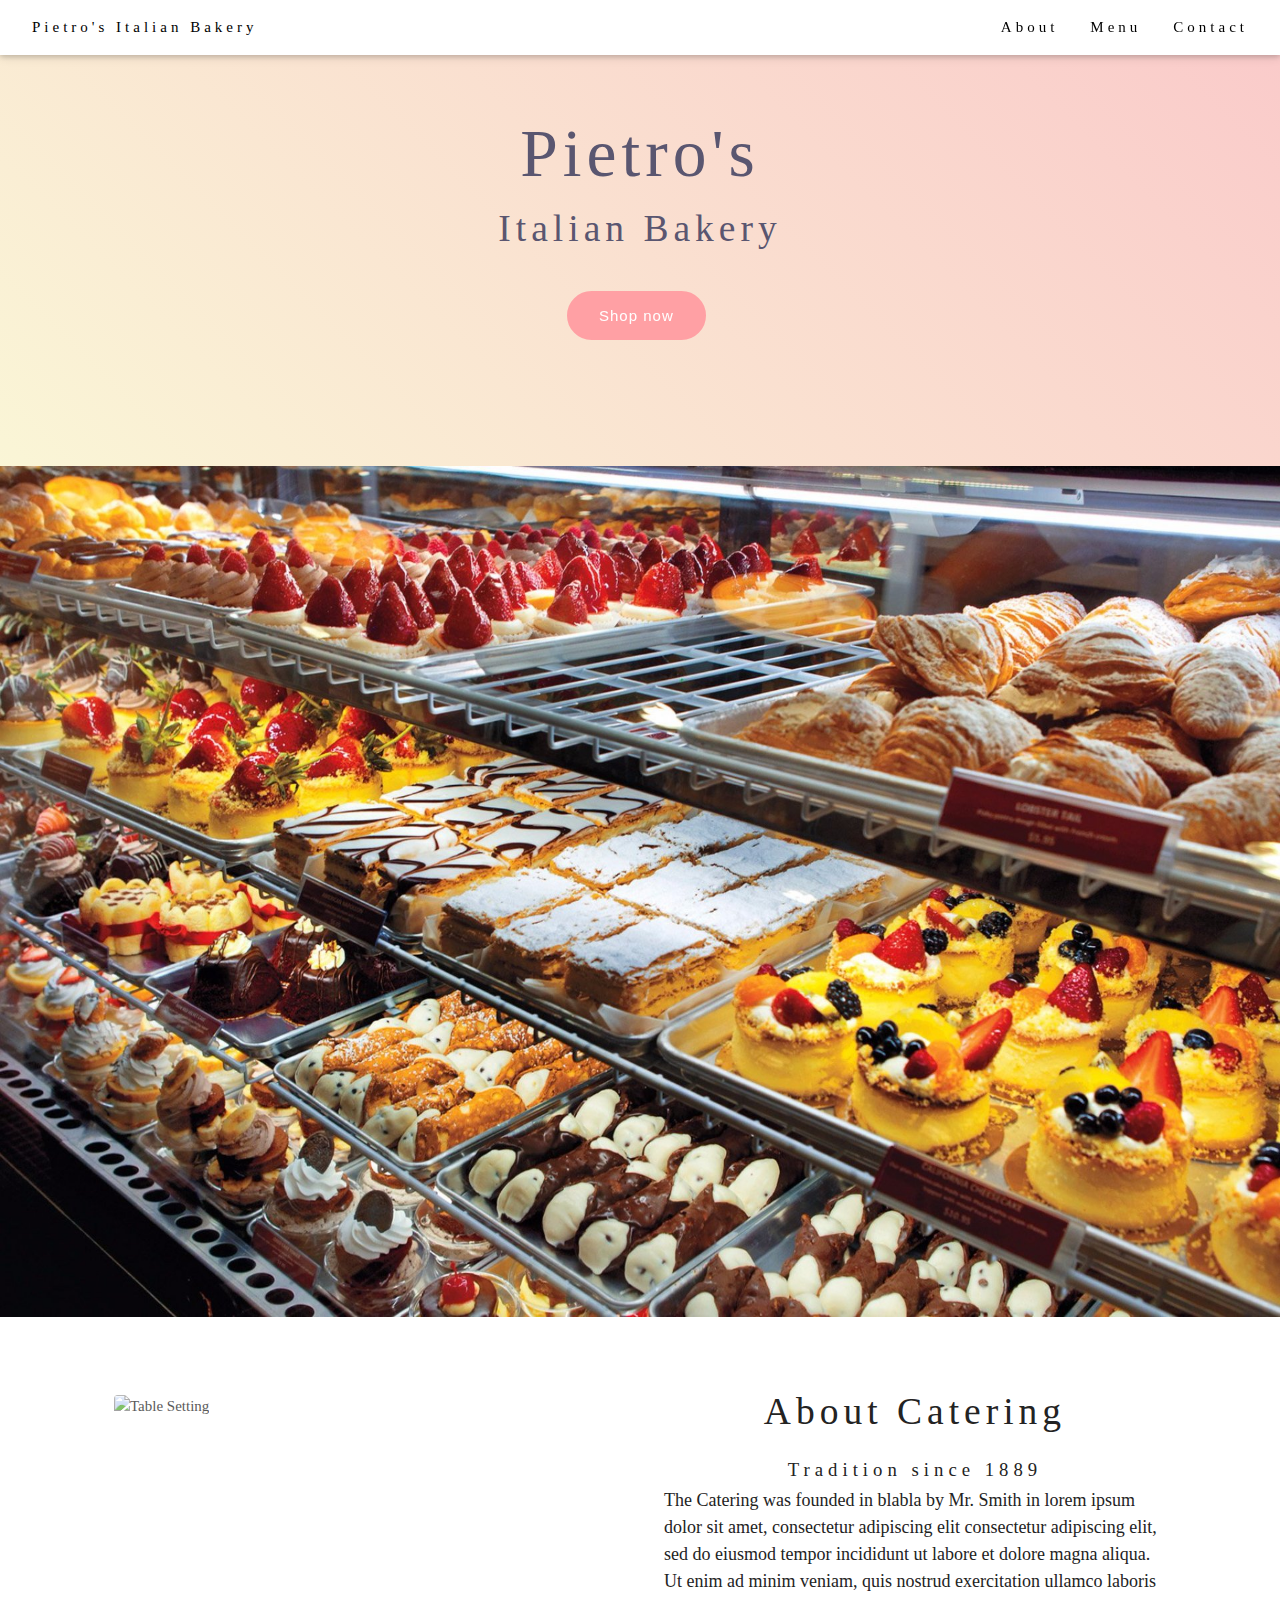
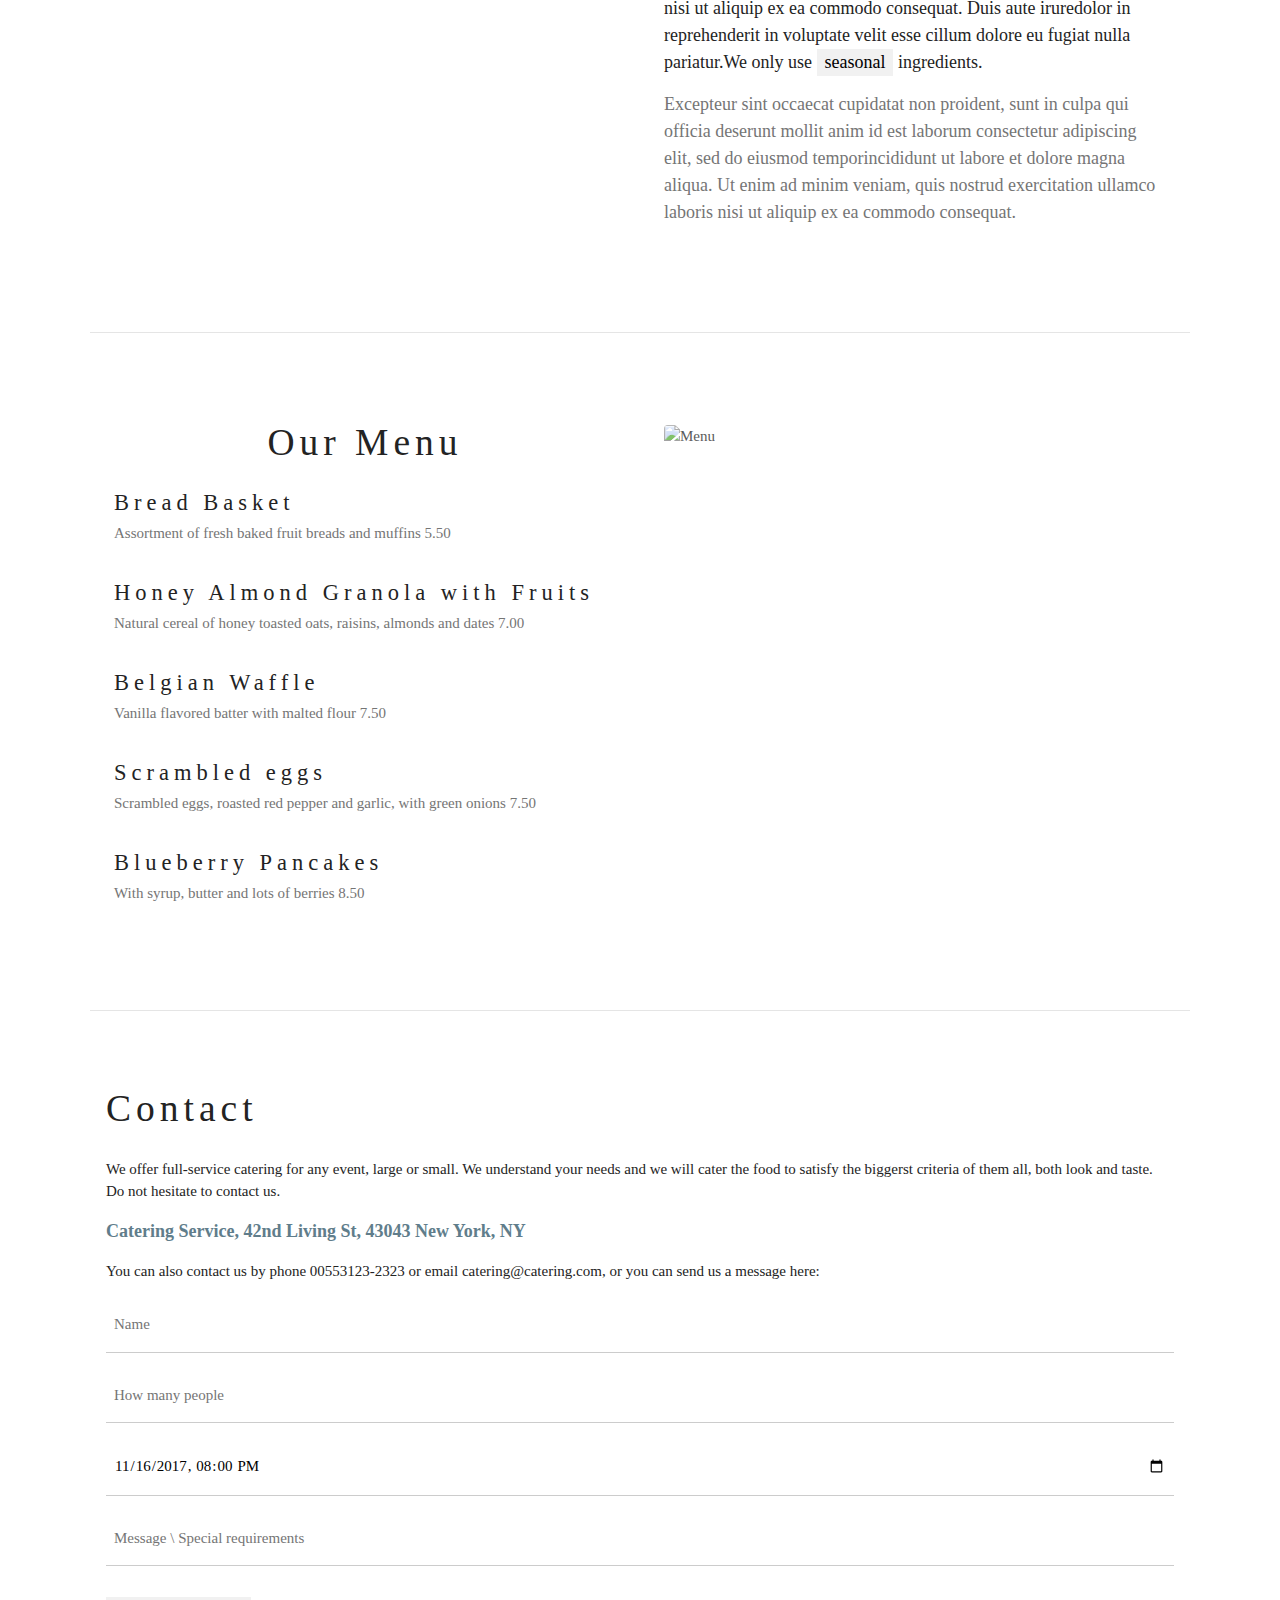
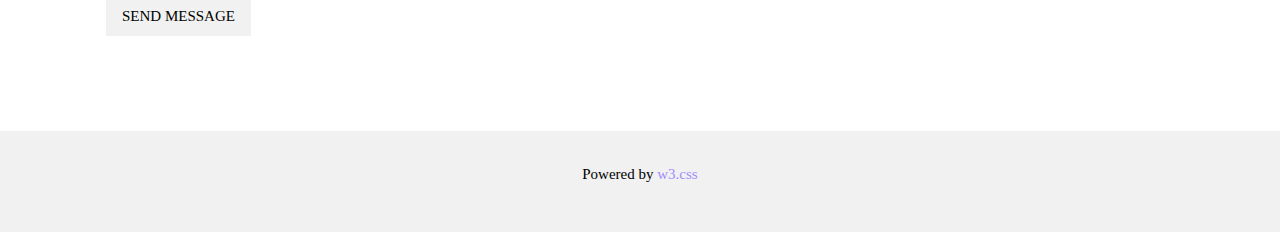
==== index.html @ 992c677a "index" ====
<!DOCTYPE html>
<html>
<title>Pietro's</title>
<meta charset="UTF-8">
<meta name="viewport" content="width=device-width, initial-scale=1">
<link rel="stylesheet" href="style2.css">
<link rel="stylesheet" href="styles.css">
<style>
body {font-family: "Times New Roman", Georgia, Serif;}
h1, h2, h3, h4, h5, h6 {
  font-family: "Playfair Display";
  letter-spacing: 5px;
}
</style>
<body>
  


  <section class="header3 cid-rbb39CwPuR" id="header3-6" data-sortbtn="btn-primary">

    

    <div class="mbr-overlay" style="opacity: 0.7;">
    </div>

    <div class="container align-left">
        <div class="row justify-content-center">
            <div class="media-container-column mbr-white col-md-10">
                <h3 class="mbr-section-subtitle align-center mbr-light pb-3 mbr-fonts-style display-1">
                  <span style="color:rgb(90, 86, 112)">Pietro's</span></h3>
                  <h1 class="align-center mbr-light pb-3">
                    <span style="color:rgb(90, 86, 112)">Italian Bakery</span></h1>
                    
                
                
                <div class="mbr-section-btn align-center pt-3"><a class="btn btn-md btn-info display-4" href="menu.html">Shop now</a></div>
            </div>
        </div>
    </div>
    
</section>




<!-- Navbar (sit on top) -->
<div class="w3-top">
  <div class="w3-bar w3-white w3-padding w3-card" style="letter-spacing:4px;">
    <a href="#home" class="w3-bar-item w3-button">Pietro's Italian Bakery</a>
    <!-- Right-sided navbar links. Hide them on small screens -->
    <div class="w3-right w3-hide-small">
      <a href="about.html" class="w3-bar-item w3-button">About</a>
      <a href="menu.html" class="w3-bar-item w3-button">Menu</a>
      <a href="#contact" class="w3-bar-item w3-button">Contact</a>
    </div>
  </div>
</div>

<!-- Header -->
<!-- <header class="w3-display-container w3-content w3-wide" style="max-width:1600px;min-width:500px" id="home" > -->
  <img class="w3-image" src="images/displaycase.jpg" alt="Bakery Display" width= 100%>
  <div class="w3-display-bottomleft w3-padding-large w3-opacity">


  </div>
</header>

<!-- Page content -->
<div class="w3-content" style="max-width:1100px">

  <!-- About Section -->
  <div class="w3-row w3-padding-64" id="about">
    <div class="w3-col m6 w3-padding-large w3-hide-small">
     <img src="/w3images/tablesetting2.jpg" class="w3-round w3-image w3-opacity-min" alt="Table Setting" width="600" height="750">
    </div>

    <div class="w3-col m6 w3-padding-large">
      <h1 class="w3-center">About Catering</h1><br>
      <h5 class="w3-center">Tradition since 1889</h5>
      <p class="w3-large">The Catering was founded in blabla by Mr. Smith in lorem ipsum dolor sit amet, consectetur adipiscing elit consectetur adipiscing elit, sed do eiusmod tempor incididunt ut labore et dolore magna aliqua. Ut enim ad minim veniam, quis nostrud exercitation ullamco laboris nisi ut aliquip ex ea commodo consequat. Duis aute iruredolor in reprehenderit in voluptate velit esse cillum dolore eu fugiat nulla pariatur.We only use <span class="w3-tag w3-light-grey">seasonal</span> ingredients.</p>
      <p class="w3-large w3-text-grey w3-hide-medium">Excepteur sint occaecat cupidatat non proident, sunt in culpa qui officia deserunt mollit anim id est laborum consectetur adipiscing elit, sed do eiusmod temporincididunt ut labore et dolore magna aliqua. Ut enim ad minim veniam, quis nostrud exercitation ullamco laboris nisi ut aliquip ex ea commodo consequat.</p>
    </div>
  </div>
  
  <hr>
  
  <!-- Menu Section -->
  <div class="w3-row w3-padding-64" id="menu">
    <div class="w3-col l6 w3-padding-large">
      <h1 class="w3-center">Our Menu</h1><br>
      <h4>Bread Basket</h4>
      <p class="w3-text-grey">Assortment of fresh baked fruit breads and muffins 5.50</p><br>
    
      <h4>Honey Almond Granola with Fruits</h4>
      <p class="w3-text-grey">Natural cereal of honey toasted oats, raisins, almonds and dates 7.00</p><br>
    
      <h4>Belgian Waffle</h4>
      <p class="w3-text-grey">Vanilla flavored batter with malted flour 7.50</p><br>
    
      <h4>Scrambled eggs</h4>
      <p class="w3-text-grey">Scrambled eggs, roasted red pepper and garlic, with green onions 7.50</p><br>
    
      <h4>Blueberry Pancakes</h4>
      <p class="w3-text-grey">With syrup, butter and lots of berries 8.50</p>    
    </div>
    
    <div class="w3-col l6 w3-padding-large">
      <img src="/w3images/tablesetting.jpg" class="w3-round w3-image w3-opacity-min" alt="Menu" style="width:100%">
    </div>
  </div>

  <hr>

  <!-- Contact Section -->
  <div class="w3-container w3-padding-64" id="contact">
    <h1>Contact</h1><br>
    <p>We offer full-service catering for any event, large or small. We understand your needs and we will cater the food to satisfy the biggerst criteria of them all, both look and taste. Do not hesitate to contact us.</p>
    <p class="w3-text-blue-grey w3-large"><b>Catering Service, 42nd Living St, 43043 New York, NY</b></p>
    <p>You can also contact us by phone 00553123-2323 or email catering@catering.com, or you can send us a message here:</p>
    <form action="/action_page.php" target="_blank">
      <p><input class="w3-input w3-padding-16" type="text" placeholder="Name" required name="Name"></p>
      <p><input class="w3-input w3-padding-16" type="number" placeholder="How many people" required name="People"></p>
      <p><input class="w3-input w3-padding-16" type="datetime-local" placeholder="Date and time" required name="date" value="2017-11-16T20:00"></p>
      <p><input class="w3-input w3-padding-16" type="text" placeholder="Message \ Special requirements" required name="Message"></p>
      <p><button class="w3-button w3-light-grey w3-section" type="submit">SEND MESSAGE</button></p>
    </form>
  </div>
  
<!-- End page content -->
</div>

<!-- Footer -->
<footer class="w3-center w3-light-grey w3-padding-32">
  <p>Powered by <a href="https://www.w3schools.com/w3css/default.asp" title="W3.CSS" target="_blank" class="w3-hover-text-green">w3.css</a></p>
</footer>

</body>
</html>
---- style2.css ----
/* W3.CSS 4.13 June 2019 by Jan Egil and Borge Refsnes */
html {
    box-sizing:border-box
}

*, * :before, * :after {
    box-sizing: inherit
}
/* Extract from normalize.css by Nicolas Gallagher and Jonathan Neal git.io/normalize */

html {
    -ms-text-size-adjust: 100%;
    -webkit-text-size-adjust:100%
}

body {
    margin: 0
}

article, aside, details, figcaption, figure, footer, header, main, menu, nav, section {
    display:block
}

summary {
    display: list-item
}

audio, canvas, progress, video {
    display:inline-block
}

progress {
    vertical-align: baseline
}

audio:not([controls]) {
    display: none;
    height:0
}

[hidden], template {
    display: none
}

a {
    background-color:transparent
}

a:active, a:hover {
    outline-width: 0
}

abbr[title] {
    border-bottom: none;
    text-decoration: underline;
    text-decoration: underline dotted
}

b, strong {
    font-weight:bolder
}

dfn {
    font-style:italic
}

mark {
    background: #ff0;
    color: #000
}

small {
    font-size:80%
}

sub, sup {
    font-size: 75%;
    line-height: 0;
    position: relative;
    vertical-align: baseline
}

sub {
    bottom:-0.25em
}

sup {
    top:-0.5em
}

figure {
    margin:1em 40px
}

img {
    border-style: none
}

code, kbd, pre, samp {
    font-family: monospace, monospace;
    font-size:1em
}

hr {
    box-sizing: content-box;
    height: 0;
    overflow: visible
}

button, input, select, textarea, optgroup {
    font: inherit;
    margin:0
}

optgroup {
    font-weight: bold
}

button, input {
    overflow:visible
}

button, select {
    text-transform: none
}

button, [type=button], [type=reset], [type=submit] {
    -webkit-appearance: button
}

button::-moz-focus-inner, [type=button]::-moz-focus-inner, [type=reset]::-moz-focus-inner, [type=submit]::-moz-focus-inner {
    border-style: none;
    padding: 0
}

button:-moz-focusring, [type=button]:-moz-focusring, [type=reset]:-moz-focusring, [type=submit]:-moz-focusring {
    outline: 1px dotted ButtonText
}

fieldset {
    border: 1px solid #c0c0c0;
    margin: 0 2px;
    padding: .35em .625em .75em
}

legend {
    color: inherit;
    display: table;
    max-width: 100%;
    padding: 0;
    white-space:normal
}

textarea {
    overflow: auto
}

[type=checkbox], [type=radio] {
    padding: 0
}

[type=number]::-webkit-inner-spin-button, [type=number]::-webkit-outer-spin-button {
    height: auto
}

[type=search] {
    -webkit-appearance: textfield;
    outline-offset: -2px
}

[type=search]::-webkit-search-decoration {
    -webkit-appearance: none
}

::-webkit-file-upload-button {
    -webkit-appearance: button;
    font: inherit
}
/* End extract */

html, body {
    font-family: Verdana, sans-serif;
    font-size: 15px;
    line-height:1.5
}

html {
    overflow-x: hidden
}

h1 {
    font-size:36px
}

h2 {
    font-size:30px
}

h3 {
    font-size:24px
}

h4 {
    font-size:20px
}

h5 {
    font-size:18px
}

h6 {
    font-size:16px
}

.w3-serif {
    font-family: serif
}

h1, h2, h3, h4, h5, h6 {
    font-family: "Segoe UI", Arial, sans-serif;
    font-weight: 400;
    margin:10px 0
}

.w3-wide {
    letter-spacing: 4px
}

hr {
    border: 0;
    border-top: 1px solid #eee;
    margin: 20px 0
}

.w3-image {
    max-width: 100%;
    height:auto
}

img {
    vertical-align:middle
}

a {
    color: inherit
}

.w3-table, .w3-table-all {
    border-collapse: collapse;
    border-spacing: 0;
    width: 100%;
    display:table
}

.w3-table-all {
    border: 1px solid #ccc
}

.w3-bordered tr, .w3-table-all tr {
    border-bottom:1px solid #ddd
}

.w3-striped tbody tr:nth-child(even) {
    background-color: #f1f1f1
}

.w3-table-all tr:nth-child(odd) {
    background-color:#fff
}

.w3-table-all tr:nth-child(even) {
    background-color: #f1f1f1
}

.w3-hoverable tbody tr:hover, .w3-ul.w3-hoverable li:hover {
    background-color:#ccc
}

.w3-centered tr th, .w3-centered tr td {
    text-align: center
}

.w3-table td, .w3-table th, .w3-table-all td, .w3-table-all th {
    padding: 8px 8px;
    display: table-cell;
    text-align: left;
    vertical-align: top
}

.w3-table th:first-child, .w3-table td:first-child, .w3-table-all th:first-child, .w3-table-all td:first-child {
    padding-left: 16px
}

.w3-btn, .w3-button {
    border: none;
    display: inline-block;
    padding: 8px 16px;
    vertical-align: middle;
    overflow: hidden;
    text-decoration: none;
    color: inherit;
    background-color: inherit;
    text-align: center;
    cursor: pointer;
    white-space: nowrap
}

.w3-btn:hover {
    box-shadow: 0 8px 16px 0 rgba(0, 0, 0, 0.2), 0 6px 20px 0 rgba(0, 0, 0, 0.19)
}

.w3-btn, .w3-button {
    -webkit-touch-callout: none;
    -webkit-user-select: none;
    -khtml-user-select: none;
    -moz-user-select: none;
    -ms-user-select: none;
    user-select: none
}

.w3-disabled, .w3-btn:disabled, .w3-button:disabled {
    cursor: not-allowed;
    opacity:0.3
}

.w3-disabled *, :disabled * {
    pointer-events: none
}

.w3-btn.w3-disabled:hover, .w3-btn:disabled:hover {
    box-shadow: none
}

.w3-badge, .w3-tag {
    background-color: #000;
    color: #fff;
    display: inline-block;
    padding-left: 8px;
    padding-right: 8px;
    text-align:center
}

.w3-badge {
    border-radius: 50%
}

.w3-ul {
    list-style-type: none;
    padding: 0;
    margin:0
}

.w3-ul li {
    padding: 8px 16px;
    border-bottom:1px solid #ddd
}

.w3-ul li:last-child {
    border-bottom: none
}

.w3-tooltip, .w3-display-container {
    position:relative
}

.w3-tooltip .w3-text {
    display:none
}

.w3-tooltip:hover .w3-text {
    display: inline-block
}

.w3-ripple:active {
    opacity:0.5
}

.w3-ripple {
    transition: opacity 0s
}

.w3-input {
    padding: 8px;
    display: block;
    border: none;
    border-bottom: 1px solid #ccc;
    width: 100%
}

.w3-select {
    padding: 9px 0;
    width: 100%;
    border: none;
    border-bottom: 1px solid #ccc
}

.w3-dropdown-click, .w3-dropdown-hover {
    position: relative;
    display: inline-block;
    cursor: pointer
}

.w3-dropdown-hover:hover .w3-dropdown-content {
    display: block
}

.w3-dropdown-hover:first-child, .w3-dropdown-click:hover {
    background-color: #ccc;
    color: #000
}

.w3-dropdown-hover:hover > .w3-button:first-child, .w3-dropdown-click:hover > .w3-button:first-child {
    background-color: #ccc;
    color: #000
}

.w3-dropdown-content {
    cursor: auto;
    color: #000;
    background-color: #fff;
    display: none;
    position: absolute;
    min-width: 160px;
    margin: 0;
    padding: 0;
    z-index: 1
}

.w3-check, .w3-radio {
    width: 24px;
    height: 24px;
    position: relative;
    top: 6px
}

.w3-sidebar {
    height: 100%;
    width: 200px;
    background-color: #fff;
    position: fixed !important;
    z-index: 1;
    overflow: auto
}

.w3-bar-block .w3-dropdown-hover, .w3-bar-block .w3-dropdown-click {
    width: 100%
}

.w3-bar-block .w3-dropdown-hover .w3-dropdown-content, .w3-bar-block .w3-dropdown-click .w3-dropdown-content {
    min-width: 100%
}

.w3-bar-block .w3-dropdown-hover .w3-button, .w3-bar-block .w3-dropdown-click .w3-button {
    width: 100%;
    text-align: left;
    padding: 8px 16px
}

.w3-main, #main {
    transition: margin-left .4s
}

.w3-modal {
    z-index: 3;
    display: none;
    padding-top: 100px;
    position: fixed;
    left: 0;
    top: 0;
    width: 100%;
    height: 100%;
    overflow: auto;
    background-color: rgb(0, 0, 0);
    background-color: rgba(0, 0, 0, 0.4)
}

.w3-modal-content {
    margin: auto;
    background-color: #fff;
    position: relative;
    padding: 0;
    outline: 0;
    width: 600px
}

.w3-bar {
    width: 100%;
    overflow:hidden
}

.w3-center .w3-bar {
    display: inline-block;
    width: auto
}

.w3-bar .w3-bar-item {
    padding: 8px 16px;
    float: left;
    width: auto;
    border: none;
    display: block;
    outline: 0
}

.w3-bar .w3-dropdown-hover, .w3-bar .w3-dropdown-click {
    position: static;
    float: left
}

.w3-bar .w3-button {
    white-space: normal
}

.w3-bar-block .w3-bar-item {
    width: 100%;
    display: block;
    padding: 8px 16px;
    text-align: left;
    border: none;
    white-space: normal;
    float: none;
    outline: 0
}

.w3-bar-block.w3-center .w3-bar-item {
    text-align:center
}

.w3-block {
    display: block;
    width: 100%
}

.w3-responsive {
    display: block;
    overflow-x: auto
}

.w3-container:after, .w3-container:before, .w3-panel:after, .w3-panel:before, .w3-row:after, .w3-row:before, .w3-row-padding:after, .w3-row-padding:before, .w3-cell-row:before, .w3-cell-row:after, .w3-clear:after, .w3-clear:before, .w3-bar:before, .w3-bar:after {
    content: "";
    display: table;
    clear: both
}

.w3-col, .w3-half, .w3-third, .w3-twothird, .w3-threequarter, .w3-quarter {
    float: left;
    width: 100%
}

.w3-col.s1 {
    width:8.33333%
}

.w3-col.s2 {
    width:16.66666%
}

.w3-col.s3 {
    width:24.99999%
}

.w3-col.s4 {
    width: 33.33333%
}

.w3-col.s5 {
    width:41.66666%
}

.w3-col.s6 {
    width:49.99999%
}

.w3-col.s7 {
    width:58.33333%
}

.w3-col.s8 {
    width: 66.66666%
}

.w3-col.s9 {
    width:74.99999%
}

.w3-col.s10 {
    width:83.33333%
}

.w3-col.s11 {
    width:91.66666%
}

.w3-col.s12 {
    width: 99.99999%
}

@media (min-width: 601px) {
    .w3-col.m1 {
        width:8.33333%
    }

    .w3-col.m2 {
        width:16.66666%
    }

    .w3-col.m3, .w3-quarter {
        width:24.99999%
    }

    .w3-col.m4, .w3-third {
        width: 33.33333%
    }

    .w3-col.m5 {
        width:41.66666%
    }

    .w3-col.m6, .w3-half {
        width:49.99999%
    }

    .w3-col.m7 {
        width:58.33333%
    }

    .w3-col.m8, .w3-twothird {
        width: 66.66666%
    }

    .w3-col.m9, .w3-threequarter {
        width:74.99999%
    }

    .w3-col.m10 {
        width:83.33333%
    }

    .w3-col.m11 {
        width:91.66666%
    }

    .w3-col.m12 {
        width: 99.99999%
    }
}

@media (min-width: 993px) {
    .w3-col.l1 {
        width:8.33333%
    }

    .w3-col.l2 {
        width:16.66666%
    }

    .w3-col.l3 {
        width:24.99999%
    }

    .w3-col.l4 {
        width: 33.33333%
    }

    .w3-col.l5 {
        width:41.66666%
    }

    .w3-col.l6 {
        width:49.99999%
    }

    .w3-col.l7 {
        width:58.33333%
    }

    .w3-col.l8 {
        width: 66.66666%
    }

    .w3-col.l9 {
        width:74.99999%
    }

    .w3-col.l10 {
        width:83.33333%
    }

    .w3-col.l11 {
        width:91.66666%
    }

    .w3-col.l12 {
        width: 99.99999%
    }
}

.w3-rest {
    overflow:hidden
}

.w3-stretch {
    margin-left: -16px;
    margin-right: -16px
}

.w3-content, .w3-auto {
    margin-left: auto;
    margin-right:auto
}

.w3-content {
    max-width:980px
}

.w3-auto {
    max-width: 1140px
}

.w3-cell-row {
    display: table;
    width:100%
}

.w3-cell {
    display: table-cell
}

.w3-cell-top {
    vertical-align:top
}

.w3-cell-middle {
    vertical-align:middle
}

.w3-cell-bottom {
    vertical-align: bottom
}

.w3-hide {
    display:none !important
}

.w3-show-block, .w3-show {
    display:block !important
}

.w3-show-inline-block {
    display: inline-block !important
}

@media (max-width: 1205px) {
    .w3-auto {
        max-width: 95%
    }
}

@media (max-width: 600px) {
    .w3-modal-content {
        margin: 0 10px;
        width:auto !important
    }

    .w3-modal {
        padding-top: 30px
    }

    .w3-dropdown-hover.w3-mobile .w3-dropdown-content, .w3-dropdown-click.w3-mobile .w3-dropdown-content {
        position: relative
    }

    .w3-hide-small {
        display:none !important
    }

    .w3-mobile {
        display: block;
        width:100% !important
    }

    .w3-bar-item.w3-mobile, .w3-dropdown-hover.w3-mobile, .w3-dropdown-click.w3-mobile {
        text-align: center
    }

    .w3-dropdown-hover.w3-mobile, .w3-dropdown-hover.w3-mobile .w3-btn, .w3-dropdown-hover.w3-mobile .w3-button, .w3-dropdown-click.w3-mobile, .w3-dropdown-click.w3-mobile .w3-btn, .w3-dropdown-click.w3-mobile .w3-button {
        width: 100%
    }
}

@media (max-width: 768px) {
    .w3-modal-content {
        width:500px
    }

    .w3-modal {
        padding-top: 50px
    }
}

@media (min-width: 993px) {
    .w3-modal-content {
        width:900px
    }

    .w3-hide-large {
        display:none !important
    }

    .w3-sidebar.w3-collapse {
        display: block !important
    }
}

@media (max-width: 992px) and(min-width: 601px) {
    .w3-hide-medium {
        display: none !important
    }
}

@media (max-width: 992px) {
    .w3-sidebar.w3-collapse {
        display:none
    }

    .w3-main {
        margin-left: 0 !important;
        margin-right:0 !important
    }

    .w3-auto {
        max-width: 100%
    }
}

.w3-top, .w3-bottom {
    position: fixed;
    width: 100%;
    z-index:1
}

.w3-top {
    top:0
}

.w3-bottom {
    bottom: 0
}

.w3-overlay {
    position: fixed;
    display: none;
    width: 100%;
    height: 100%;
    top: 0;
    left: 0;
    right: 0;
    bottom: 0;
    background-color: rgba(0, 0, 0, 0.5);
    z-index: 2
}

.w3-display-topleft {
    position: absolute;
    left: 0;
    top:0
}

.w3-display-topright {
    position: absolute;
    right: 0;
    top: 0
}

.w3-display-bottomleft {
    position: absolute;
    left: 0;
    bottom:0
}

.w3-display-bottomright {
    position: absolute;
    right: 0;
    bottom: 0
}

.w3-display-middle {
    position: absolute;
    top: 50%;
    left: 50%;
    transform: translate(-50%, -50%);
    -ms-transform: translate(-50%, -50%)
}

.w3-display-left {
    position: absolute;
    top: 50%;
    left: 0%;
    transform: translate(0%, -50%);
    -ms-transform: translate(-0%, -50%)
}

.w3-display-right {
    position: absolute;
    top: 50%;
    right: 0%;
    transform: translate(0%, -50%);
    -ms-transform: translate(0%, -50%)
}

.w3-display-topmiddle {
    position: absolute;
    left: 50%;
    top: 0;
    transform: translate(-50%, 0%);
    -ms-transform: translate(-50%, 0%)
}

.w3-display-bottommiddle {
    position: absolute;
    left: 50%;
    bottom: 0;
    transform: translate(-50%, 0%);
    -ms-transform: translate(-50%, 0%)
}

.w3-display-container:hover .w3-display-hover {
    display:block
}

.w3-display-container:hover span.w3-display-hover {
    display:inline-block
}

.w3-display-hover {
    display: none
}

.w3-display-position {
    position: absolute
}

.w3-circle {
    border-radius: 50%
}

.w3-round-small {
    border-radius:2px
}

.w3-round, .w3-round-medium {
    border-radius:4px
}

.w3-round-large {
    border-radius:8px
}

.w3-round-xlarge {
    border-radius:16px
}

.w3-round-xxlarge {
    border-radius: 32px
}

.w3-row-padding, .w3-row-padding > .w3-half, .w3-row-padding > .w3-third, .w3-row-padding > .w3-twothird, .w3-row-padding > .w3-threequarter, .w3-row-padding > .w3-quarter, .w3-row-padding > .w3-col {
    padding: 0 8px
}

.w3-container, .w3-panel {
    padding:0.01em 16px
}

.w3-panel {
    margin-top: 16px;
    margin-bottom: 16px
}

.w3-code, .w3-codespan {
    font-family: Consolas, "courier new";
    font-size: 16px
}

.w3-code {
    width: auto;
    background-color: #fff;
    padding: 8px 12px;
    border-left: 4px solid #4CAF50;
    word-wrap: break-word
}

.w3-codespan {
    color: crimson;
    background-color: #f1f1f1;
    padding-left: 4px;
    padding-right: 4px;
    font-size: 110%
}

.w3-card, .w3-card-2 {
    box-shadow: 0 2px 5px 0 rgba(0, 0, 0, 0.16), 0 2px 10px 0 rgba(0, 0, 0, 0.12)
}

.w3-card-4, .w3-hover-shadow:hover {
    box-shadow: 0 4px 10px 0 rgba(0, 0, 0, 0.2), 0 4px 20px 0 rgba(0, 0, 0, 0.19)
}

.w3-spin {
    animation:w3-spin 2s infinite linear
}

@keyframes w3-spin {
    0% {
        transform:rotate(0deg)
    }

    100% {
        transform: rotate(359deg)
    }
}

.w3-animate-fading {
    animation:fading 10s infinite
}

@keyframes fading {
    0% {
        opacity:0
    }

    50% {
        opacity:1
    }

    100% {
        opacity: 0
    }
}

.w3-animate-opacity {
    animation:opac 0.8s
}

@keyframes opac {
    from {
        opacity:0
    }

    to {
        opacity: 1
    }
}

.w3-animate-top {
    position: relative;
    animation:animatetop 0.4s
}

@keyframes animatetop {
    from {
        top: -300px;
        opacity:0
    }

    to {
        top: 0;
        opacity: 1
    }
}

.w3-animate-left {
    position: relative;
    animation:animateleft 0.4s
}

@keyframes animateleft {
    from {
        left: -300px;
        opacity:0
    }

    to {
        left: 0;
        opacity: 1
    }
}

.w3-animate-right {
    position: relative;
    animation:animateright 0.4s
}

@keyframes animateright {
    from {
        right: -300px;
        opacity:0
    }

    to {
        right: 0;
        opacity: 1
    }
}

.w3-animate-bottom {
    position: relative;
    animation:animatebottom 0.4s
}

@keyframes animatebottom {
    from {
        bottom: -300px;
        opacity:0
    }

    to {
        bottom: 0;
        opacity: 1
    }
}

.w3-animate-zoom {
    animation:animatezoom 0.6s
}

@keyframes animatezoom {
    from {
        transform:scale(0)
    }

    to {
        transform: scale(1)
    }
}

.w3-animate-input {
    transition:width 0.4s ease-in-out
}

.w3-animate-input:focus {
    width: 100% !important
}

.w3-opacity, .w3-hover-opacity:hover {
    opacity:0.60
}

.w3-opacity-off, .w3-hover-opacity-off:hover {
    opacity: 1
}

.w3-opacity-max {
    opacity:0.25
}

.w3-opacity-min {
    opacity: 0.75
}

.w3-greyscale-max, .w3-grayscale-max, .w3-hover-greyscale:hover, .w3-hover-grayscale:hover {
    filter: grayscale(100%)
}

.w3-greyscale, .w3-grayscale {
    filter:grayscale(75%)
}

.w3-greyscale-min, .w3-grayscale-min {
    filter: grayscale(50%)
}

.w3-sepia {
    filter:sepia(75%)
}

.w3-sepia-max, .w3-hover-sepia:hover {
    filter:sepia(100%)
}

.w3-sepia-min {
    filter: sepia(50%)
}

.w3-tiny {
    font-size:10px !important
}

.w3-small {
    font-size:12px !important
}

.w3-medium {
    font-size:15px !important
}

.w3-large {
    font-size: 18px !important
}

.w3-xlarge {
    font-size:24px !important
}

.w3-xxlarge {
    font-size:36px !important
}

.w3-xxxlarge {
    font-size:48px !important
}

.w3-jumbo {
    font-size: 64px !important
}

.w3-left-align {
    text-align:left !important
}

.w3-right-align {
    text-align:right !important
}

.w3-justify {
    text-align:justify !important
}

.w3-center {
    text-align: center !important
}

.w3-border-0 {
    border:0 !important
}

.w3-border {
    border: 1px solid #ccc !important
}

.w3-border-top {
    border-top:1px solid #ccc !important
}

.w3-border-bottom {
    border-bottom: 1px solid #ccc !important
}

.w3-border-left {
    border-left:1px solid #ccc !important
}

.w3-border-right {
    border-right: 1px solid #ccc !important
}

.w3-topbar {
    border-top:6px solid #ccc !important
}

.w3-bottombar {
    border-bottom: 6px solid #ccc !important
}

.w3-leftbar {
    border-left:6px solid #ccc !important
}

.w3-rightbar {
    border-right: 6px solid #ccc !important
}

.w3-section, .w3-code {
    margin-top: 16px !important;
    margin-bottom: 16px !important
}

.w3-margin {
    margin:16px !important
}

.w3-margin-top {
    margin-top:16px !important
}

.w3-margin-bottom {
    margin-bottom: 16px !important
}

.w3-margin-left {
    margin-left:16px !important
}

.w3-margin-right {
    margin-right: 16px !important
}

.w3-padding-small {
    padding:4px 8px !important
}

.w3-padding {
    padding:8px 16px !important
}

.w3-padding-large {
    padding: 12px 24px !important
}

.w3-padding-16 {
    padding-top: 16px !important;
    padding-bottom:16px !important
}

.w3-padding-24 {
    padding-top: 24px !important;
    padding-bottom: 24px !important
}

.w3-padding-32 {
    padding-top: 32px !important;
    padding-bottom:32px !important
}

.w3-padding-48 {
    padding-top: 48px !important;
    padding-bottom: 48px !important
}

.w3-padding-64 {
    padding-top: 64px !important;
    padding-bottom: 64px !important
}

.w3-left {
    float:left !important
}

.w3-right {
    float: right !important
}

.w3-button:hover {
    color: #000 !important;
    background-color: #ccc !important
}

.w3-transparent, .w3-hover-none:hover {
    background-color: transparent !important
}

.w3-hover-none:hover {
    box-shadow: none !important
}
/* Colors */

.w3-amber, .w3-hover-amber:hover {
    color: #000 !important;
    background-color: #ffc107 !important
}

.w3-aqua, .w3-hover-aqua:hover {
    color: #000 !important;
    background-color: #00ffff !important
}

.w3-blue, .w3-hover-blue:hover {
    color: #fff !important;
    background-color: #2196F3 !important
}

.w3-light-blue, .w3-hover-light-blue:hover {
    color: #000 !important;
    background-color: #87CEEB !important
}

.w3-brown, .w3-hover-brown:hover {
    color: #fff !important;
    background-color: #795548 !important
}

.w3-cyan, .w3-hover-cyan:hover {
    color: #000 !important;
    background-color: #00bcd4 !important
}

.w3-blue-grey, .w3-hover-blue-grey:hover, .w3-blue-gray, .w3-hover-blue-gray:hover {
    color: #fff !important;
    background-color: #607d8b !important
}

.w3-green, .w3-hover-green:hover {
    color: #fff !important;
    background-color: #4CAF50 !important
}

.w3-light-green, .w3-hover-light-green:hover {
    color: #000 !important;
    background-color: #8bc34a !important
}

.w3-indigo, .w3-hover-indigo:hover {
    color: #fff !important;
    background-color: #3f51b5 !important
}

.w3-khaki, .w3-hover-khaki:hover {
    color: #000 !important;
    background-color: #f0e68c !important
}

.w3-lime, .w3-hover-lime:hover {
    color: #000 !important;
    background-color: #cddc39 !important
}

.w3-orange, .w3-hover-orange:hover {
    color: #000 !important;
    background-color: #ff9800 !important
}

.w3-deep-orange, .w3-hover-deep-orange:hover {
    color: #fff !important;
    background-color: #ff5722 !important
}

.w3-pink, .w3-hover-pink:hover {
    color: #fff !important;
    background-color: #e91e63 !important
}

.w3-purple, .w3-hover-purple:hover {
    color: #fff !important;
    background-color: #9c27b0 !important
}

.w3-deep-purple, .w3-hover-deep-purple:hover {
    color: #fff !important;
    background-color: #673ab7 !important
}

.w3-red, .w3-hover-red:hover {
    color: #fff !important;
    background-color: #f44336 !important
}

.w3-sand, .w3-hover-sand:hover {
    color: #000 !important;
    background-color: #fdf5e6 !important
}

.w3-teal, .w3-hover-teal:hover {
    color: #fff !important;
    background-color: #009688 !important
}

.w3-yellow, .w3-hover-yellow:hover {
    color: #000 !important;
    background-color: #ffeb3b !important
}

.w3-white, .w3-hover-white:hover {
    color: #000 !important;
    background-color: #fff !important
}

.w3-black, .w3-hover-black:hover {
    color: #fff !important;
    background-color: #000 !important
}

.w3-grey, .w3-hover-grey:hover, .w3-gray, .w3-hover-gray:hover {
    color: #000 !important;
    background-color: #9e9e9e !important
}

.w3-light-grey, .w3-hover-light-grey:hover, .w3-light-gray, .w3-hover-light-gray:hover {
    color: #000 !important;
    background-color: #f1f1f1 !important
}

.w3-dark-grey, .w3-hover-dark-grey:hover, .w3-dark-gray, .w3-hover-dark-gray:hover {
    color: #fff !important;
    background-color: #616161 !important
}

.w3-pale-red, .w3-hover-pale-red:hover {
    color: #000 !important;
    background-color: #ffdddd !important
}

.w3-pale-green, .w3-hover-pale-green:hover {
    color: #000 !important;
    background-color: #ddffdd !important
}

.w3-pale-yellow, .w3-hover-pale-yellow:hover {
    color: #000 !important;
    background-color: #ffffcc !important
}

.w3-pale-blue, .w3-hover-pale-blue:hover {
    color: #000 !important;
    background-color: #ddffff !important
}

.w3-text-amber, .w3-hover-text-amber:hover {
    color: #ffc107 !important
}

.w3-text-aqua, .w3-hover-text-aqua:hover {
    color: #00ffff !important
}

.w3-text-blue, .w3-hover-text-blue:hover {
    color: #2196F3 !important
}

.w3-text-light-blue, .w3-hover-text-light-blue:hover {
    color: #87CEEB !important
}

.w3-text-brown, .w3-hover-text-brown:hover {
    color: #795548 !important
}

.w3-text-cyan, .w3-hover-text-cyan:hover {
    color: #00bcd4 !important
}

.w3-text-blue-grey, .w3-hover-text-blue-grey:hover, .w3-text-blue-gray, .w3-hover-text-blue-gray:hover {
    color: #607d8b !important
}

.w3-text-green, .w3-hover-text-green:hover {
    color: #4CAF50 !important
}

.w3-text-light-green, .w3-hover-text-light-green:hover {
    color: #8bc34a !important
}

.w3-text-indigo, .w3-hover-text-indigo:hover {
    color: #3f51b5 !important
}

.w3-text-khaki, .w3-hover-text-khaki:hover {
    color: #b4aa50 !important
}

.w3-text-lime, .w3-hover-text-lime:hover {
    color: #cddc39 !important
}

.w3-text-orange, .w3-hover-text-orange:hover {
    color: #ff9800 !important
}

.w3-text-deep-orange, .w3-hover-text-deep-orange:hover {
    color: #ff5722 !important
}

.w3-text-pink, .w3-hover-text-pink:hover {
    color: #e91e63 !important
}

.w3-text-purple, .w3-hover-text-purple:hover {
    color: #9c27b0 !important
}

.w3-text-deep-purple, .w3-hover-text-deep-purple:hover {
    color: #673ab7 !important
}

.w3-text-red, .w3-hover-text-red:hover {
    color: #f44336 !important
}

.w3-text-sand, .w3-hover-text-sand:hover {
    color: #fdf5e6 !important
}

.w3-text-teal, .w3-hover-text-teal:hover {
    color: #009688 !important
}

.w3-text-yellow, .w3-hover-text-yellow:hover {
    color: #d2be0e !important
}

.w3-text-white, .w3-hover-text-white:hover {
    color: #fff !important
}

.w3-text-black, .w3-hover-text-black:hover {
    color: #000 !important
}

.w3-text-grey, .w3-hover-text-grey:hover, .w3-text-gray, .w3-hover-text-gray:hover {
    color: #757575 !important
}

.w3-text-light-grey, .w3-hover-text-light-grey:hover, .w3-text-light-gray, .w3-hover-text-light-gray:hover {
    color: #f1f1f1 !important
}

.w3-text-dark-grey, .w3-hover-text-dark-grey:hover, .w3-text-dark-gray, .w3-hover-text-dark-gray:hover {
    color: #3a3a3a !important
}

.w3-border-amber, .w3-hover-border-amber:hover {
    border-color: #ffc107 !important
}

.w3-border-aqua, .w3-hover-border-aqua:hover {
    border-color: #00ffff !important
}

.w3-border-blue, .w3-hover-border-blue:hover {
    border-color: #2196F3 !important
}

.w3-border-light-blue, .w3-hover-border-light-blue:hover {
    border-color: #87CEEB !important
}

.w3-border-brown, .w3-hover-border-brown:hover {
    border-color: #795548 !important
}

.w3-border-cyan, .w3-hover-border-cyan:hover {
    border-color: #00bcd4 !important
}

.w3-border-blue-grey, .w3-hover-border-blue-grey:hover, .w3-border-blue-gray, .w3-hover-border-blue-gray:hover {
    border-color: #607d8b !important
}

.w3-border-green, .w3-hover-border-green:hover {
    border-color: #4CAF50 !important
}

.w3-border-light-green, .w3-hover-border-light-green:hover {
    border-color: #8bc34a !important
}

.w3-border-indigo, .w3-hover-border-indigo:hover {
    border-color: #3f51b5 !important
}

.w3-border-khaki, .w3-hover-border-khaki:hover {
    border-color: #f0e68c !important
}

.w3-border-lime, .w3-hover-border-lime:hover {
    border-color: #cddc39 !important
}

.w3-border-orange, .w3-hover-border-orange:hover {
    border-color: #ff9800 !important
}

.w3-border-deep-orange, .w3-hover-border-deep-orange:hover {
    border-color: #ff5722 !important
}

.w3-border-pink, .w3-hover-border-pink:hover {
    border-color: #e91e63 !important
}

.w3-border-purple, .w3-hover-border-purple:hover {
    border-color: #9c27b0 !important
}

.w3-border-deep-purple, .w3-hover-border-deep-purple:hover {
    border-color: #673ab7 !important
}

.w3-border-red, .w3-hover-border-red:hover {
    border-color: #f44336 !important
}

.w3-border-sand, .w3-hover-border-sand:hover {
    border-color: #fdf5e6 !important
}

.w3-border-teal, .w3-hover-border-teal:hover {
    border-color: #009688 !important
}

.w3-border-yellow, .w3-hover-border-yellow:hover {
    border-color: #ffeb3b !important
}

.w3-border-white, .w3-hover-border-white:hover {
    border-color: #fff !important
}

.w3-border-black, .w3-hover-border-black:hover {
    border-color: #000 !important
}

.w3-border-grey, .w3-hover-border-grey:hover, .w3-border-gray, .w3-hover-border-gray:hover {
    border-color: #9e9e9e !important
}

.w3-border-light-grey, .w3-hover-border-light-grey:hover, .w3-border-light-gray, .w3-hover-border-light-gray:hover {
    border-color: #f1f1f1 !important
}

.w3-border-dark-grey, .w3-hover-border-dark-grey:hover, .w3-border-dark-gray, .w3-hover-border-dark-gray:hover {
    border-color: #616161 !important
}

.w3-border-pale-red, .w3-hover-border-pale-red:hover {
    border-color:#ffe7e7 !important
}

.w3-border-pale-green, .w3-hover-border-pale-green:hover {
    border-color: #e7ffe7 !important
}

.w3-border-pale-yellow, .w3-hover-border-pale-yellow:hover {
    border-color:#ffffcc !important
}

.w3-border-pale-blue, .w3-hover-border-pale-blue:hover {
    border-color: #e7ffff !important
}
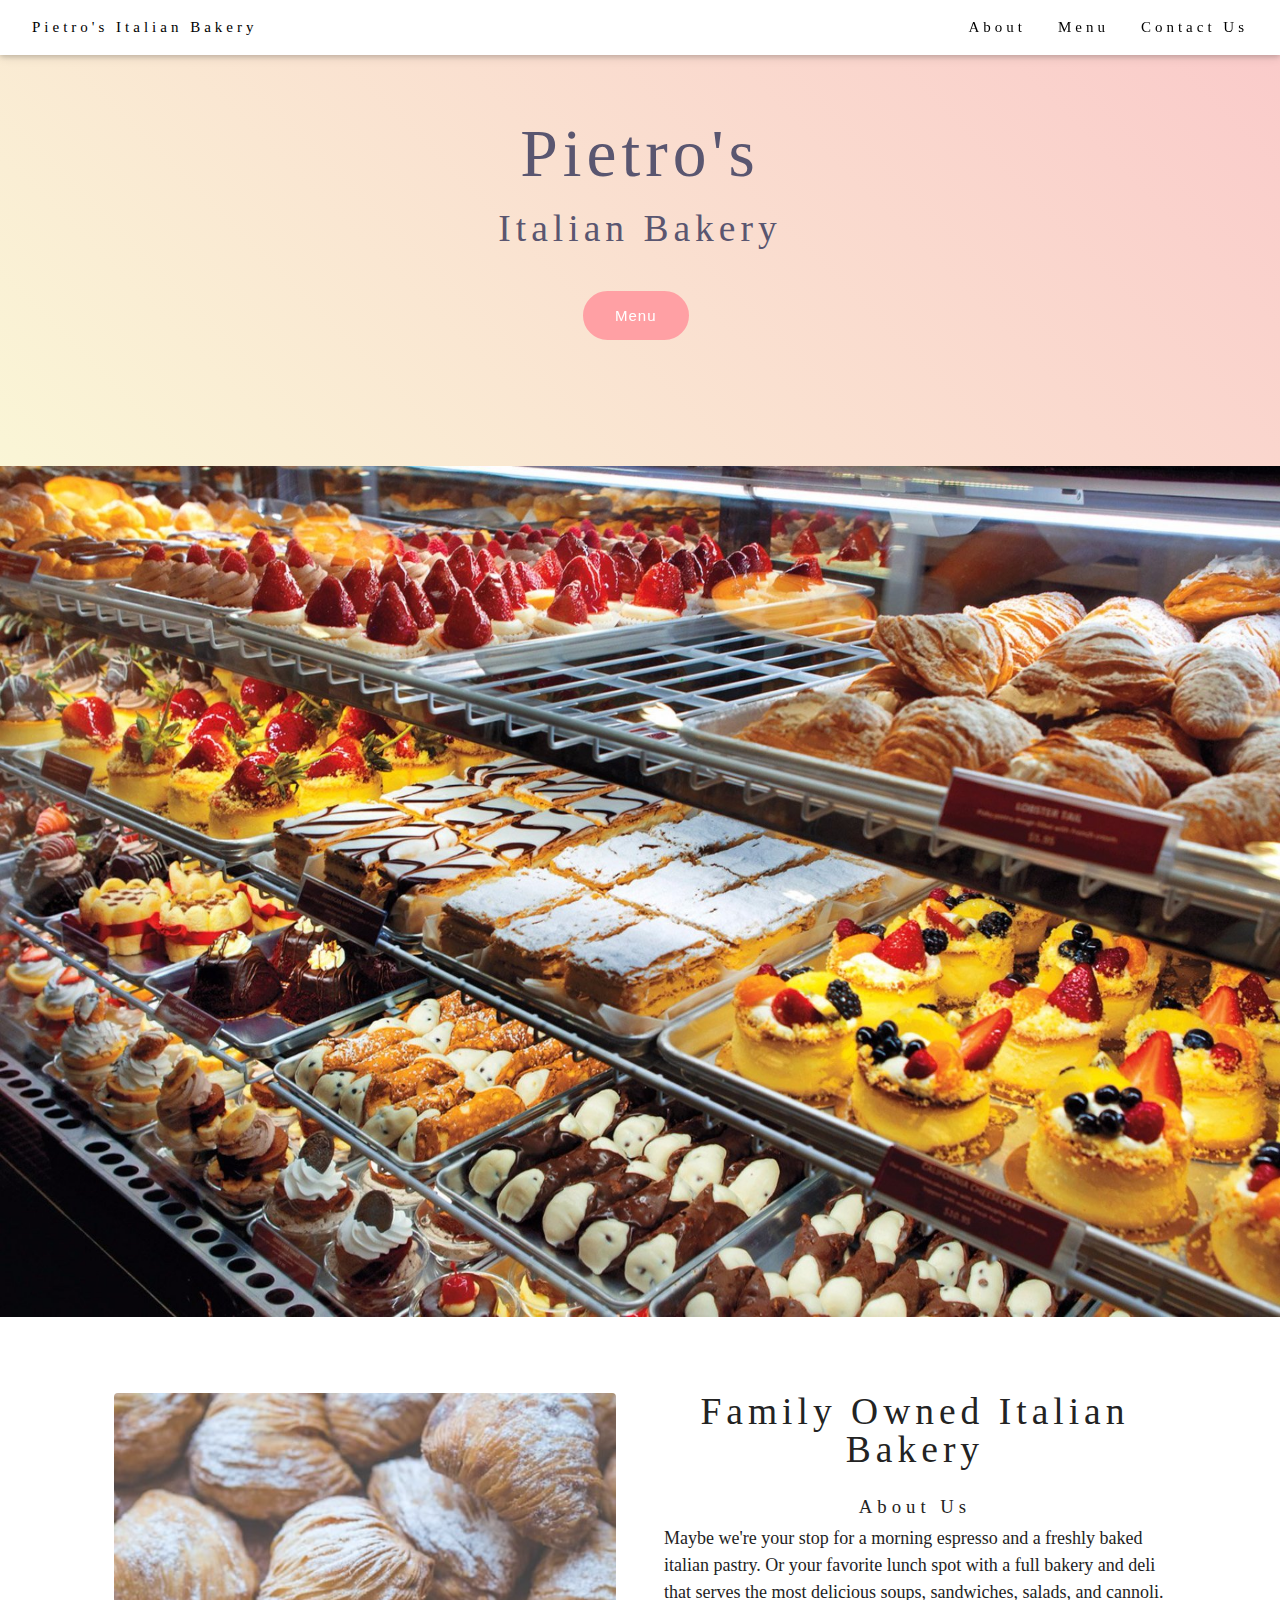
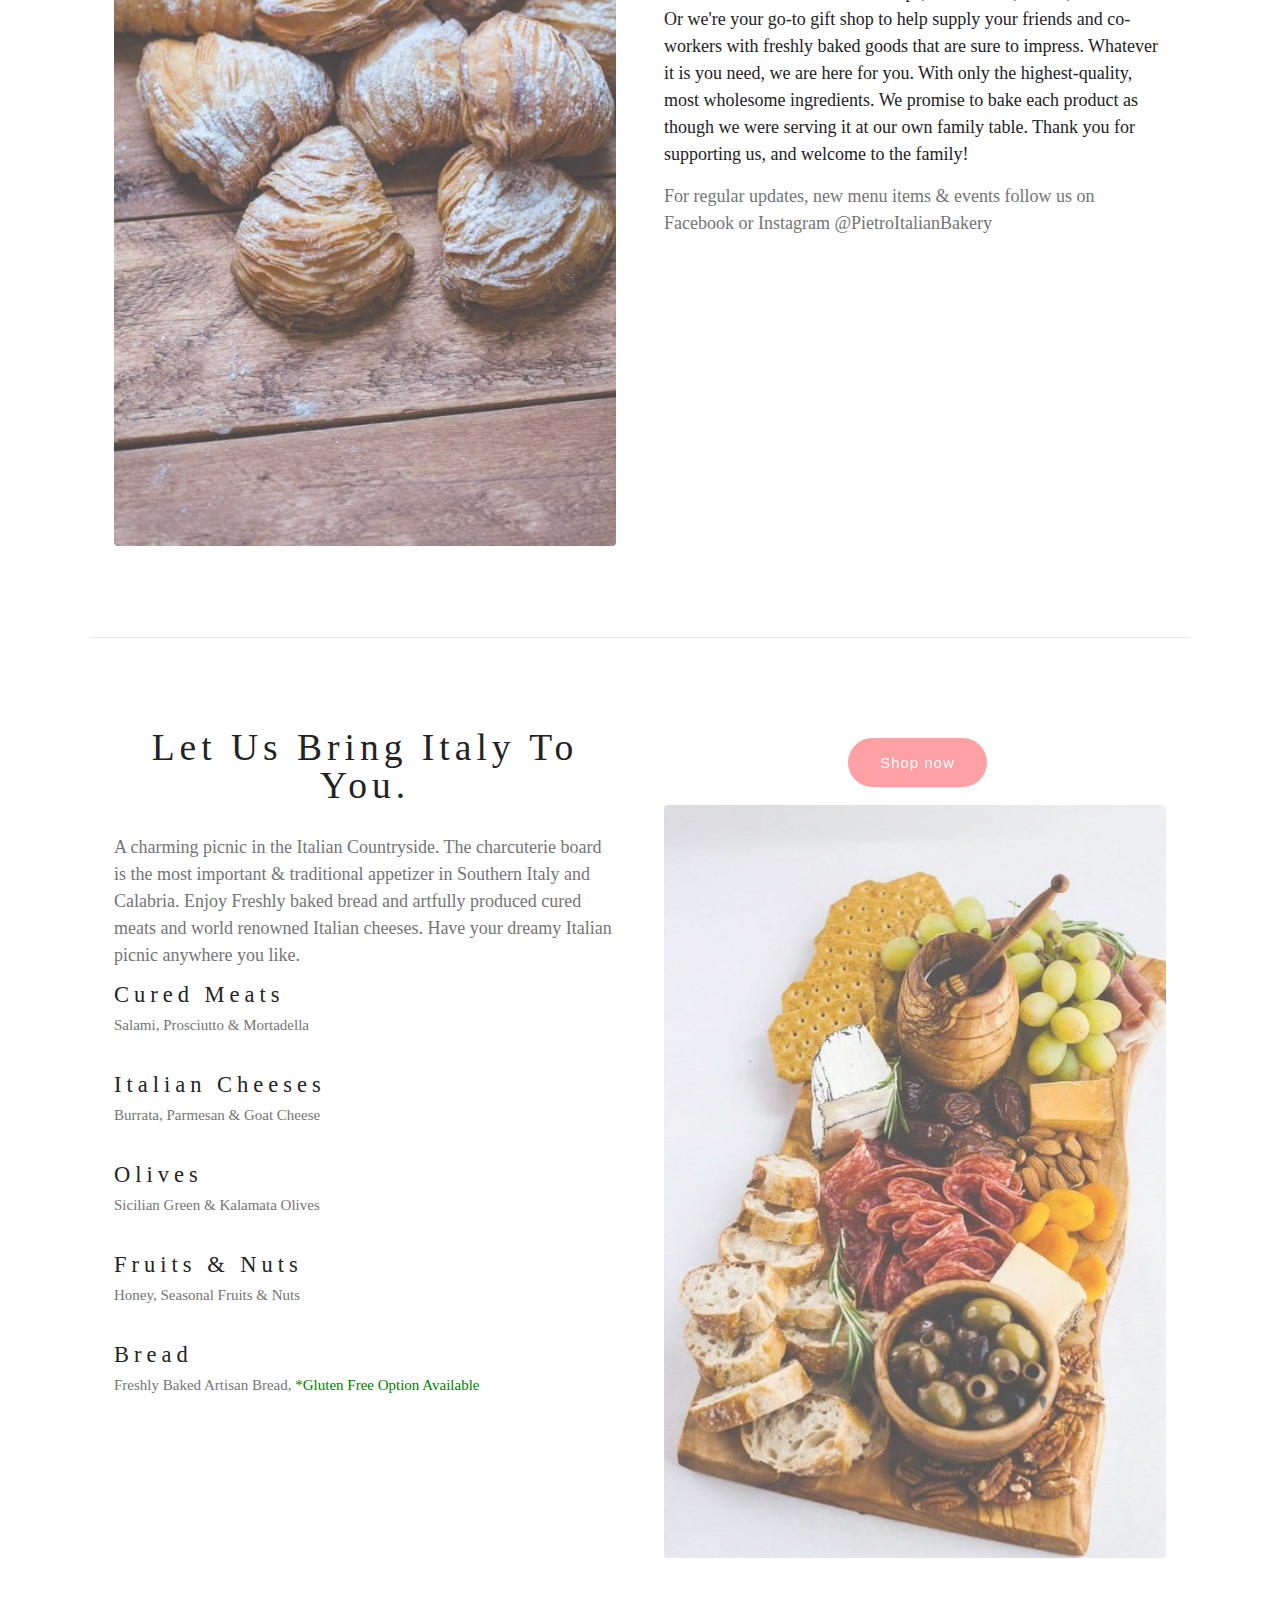
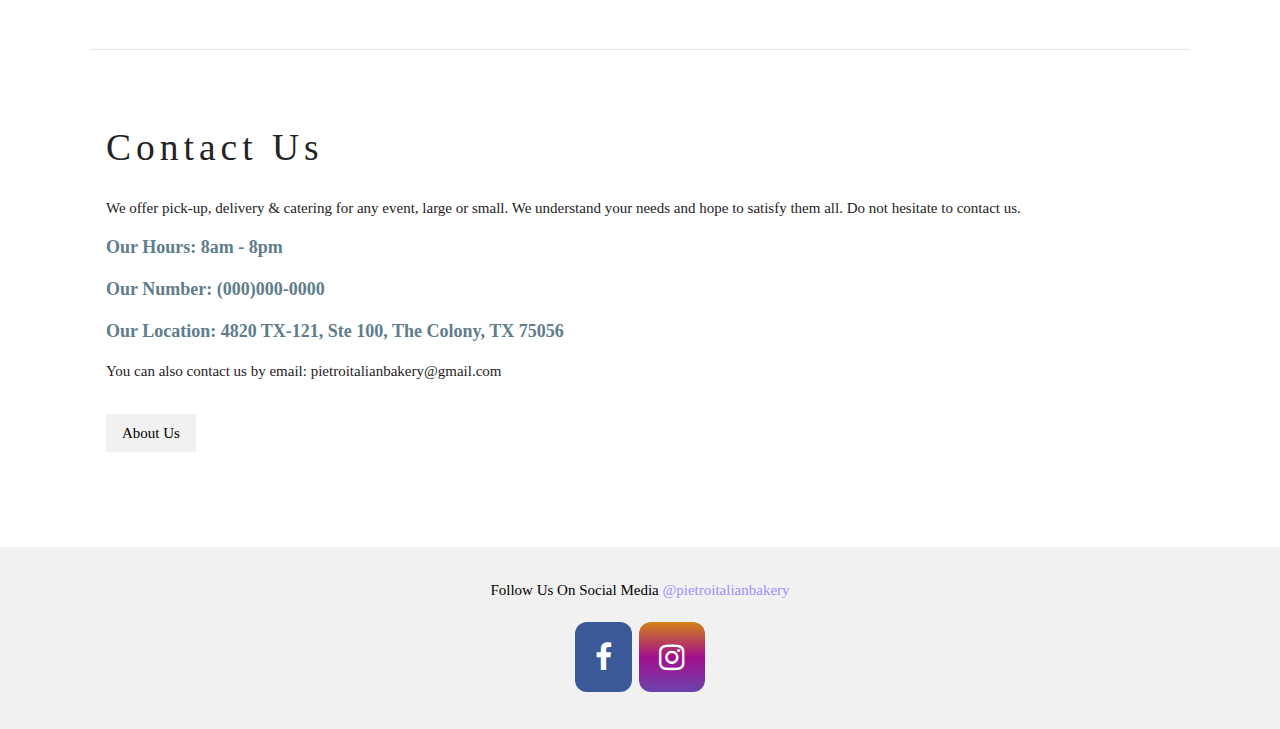
==== commit 18da86b4: "website demo" ====
--- a/index.html
+++ b/index.html
@@ -33,7 +33,7 @@
                     
                 
                 
-                <div class="mbr-section-btn align-center pt-3"><a class="btn btn-md btn-info display-4" href="menu.html">Shop now</a></div>
+                <div class="mbr-section-btn align-center pt-3"><a class="btn btn-md btn-info display-4" href="menu.html">Menu</a></div>
             </div>
         </div>
     </div>
@@ -51,7 +51,7 @@
     <div class="w3-right w3-hide-small">
       <a href="about.html" class="w3-bar-item w3-button">About</a>
       <a href="menu.html" class="w3-bar-item w3-button">Menu</a>
-      <a href="#contact" class="w3-bar-item w3-button">Contact</a>
+      <a href="#contact" class="w3-bar-item w3-button">Contact Us</a>
     </div>
   </div>
 </div>
@@ -71,14 +71,14 @@
   <!-- About Section -->
   <div class="w3-row w3-padding-64" id="about">
     <div class="w3-col m6 w3-padding-large w3-hide-small">
-     <img src="/w3images/tablesetting2.jpg" class="w3-round w3-image w3-opacity-min" alt="Table Setting" width="600" height="750">
+     <img src="images/lobstertail.jpg" class="w3-round w3-image w3-opacity-min" alt="Lobster Tail" width="600" height="750">
     </div>
 
     <div class="w3-col m6 w3-padding-large">
-      <h1 class="w3-center">About Catering</h1><br>
-      <h5 class="w3-center">Tradition since 1889</h5>
-      <p class="w3-large">The Catering was founded in blabla by Mr. Smith in lorem ipsum dolor sit amet, consectetur adipiscing elit consectetur adipiscing elit, sed do eiusmod tempor incididunt ut labore et dolore magna aliqua. Ut enim ad minim veniam, quis nostrud exercitation ullamco laboris nisi ut aliquip ex ea commodo consequat. Duis aute iruredolor in reprehenderit in voluptate velit esse cillum dolore eu fugiat nulla pariatur.We only use <span class="w3-tag w3-light-grey">seasonal</span> ingredients.</p>
-      <p class="w3-large w3-text-grey w3-hide-medium">Excepteur sint occaecat cupidatat non proident, sunt in culpa qui officia deserunt mollit anim id est laborum consectetur adipiscing elit, sed do eiusmod temporincididunt ut labore et dolore magna aliqua. Ut enim ad minim veniam, quis nostrud exercitation ullamco laboris nisi ut aliquip ex ea commodo consequat.</p>
+      <h1 class="w3-center">Family Owned Italian Bakery</h1><br>
+      <h5 class="w3-center">About Us</h5>
+      <p class="w3-large"> Maybe we're your stop for a morning espresso and a freshly baked italian pastry. Or your favorite lunch spot with a full bakery and deli that serves the most delicious soups, sandwiches, salads, and cannoli. Or we're your go-to gift shop to help supply your friends and co-workers with freshly baked goods that are sure to impress. Whatever it is you need, we are here for you. With only the highest-quality, most wholesome ingredients. We promise to bake each product as though we were serving it at our own family table. Thank you for supporting us, and welcome to the family!</p>
+      <p class="w3-large w3-text-grey w3-hide-medium">For regular updates, new menu items & events follow us on Facebook or Instagram @PietroItalianBakery</p>
     </div>
   </div>
   
@@ -87,25 +87,27 @@
   <!-- Menu Section -->
   <div class="w3-row w3-padding-64" id="menu">
     <div class="w3-col l6 w3-padding-large">
-      <h1 class="w3-center">Our Menu</h1><br>
-      <h4>Bread Basket</h4>
-      <p class="w3-text-grey">Assortment of fresh baked fruit breads and muffins 5.50</p><br>
+      <h1 class="w3-center">Let Us Bring Italy To You.</h1><br>
+
+      <p class="w3-large w3-text-grey w3-hide-medium">A charming picnic in the Italian Countryside. The charcuterie board is the most important & traditional appetizer in Southern Italy and Calabria. Enjoy Freshly baked bread and artfully produced cured meats and world renowned Italian cheeses. Have your dreamy Italian picnic anywhere you like.</p>
+      <h4>Cured Meats</h4>
+      <p class="w3-text-grey">Salami, Prosciutto & Mortadella</p><br>
     
-      <h4>Honey Almond Granola with Fruits</h4>
-      <p class="w3-text-grey">Natural cereal of honey toasted oats, raisins, almonds and dates 7.00</p><br>
+      <h4>Italian Cheeses</h4>
+      <p class="w3-text-grey">Burrata, Parmesan & Goat Cheese</p><br>
     
-      <h4>Belgian Waffle</h4>
-      <p class="w3-text-grey">Vanilla flavored batter with malted flour 7.50</p><br>
+      <h4>Olives</h4>
+      <p class="w3-text-grey">Sicilian Green & Kalamata Olives</p><br>
     
-      <h4>Scrambled eggs</h4>
-      <p class="w3-text-grey">Scrambled eggs, roasted red pepper and garlic, with green onions 7.50</p><br>
+      <h4>Fruits & Nuts</h4>
+      <p class="w3-text-grey">Honey, Seasonal Fruits & Nuts</p><br>
     
-      <h4>Blueberry Pancakes</h4>
-      <p class="w3-text-grey">With syrup, butter and lots of berries 8.50</p>    
+      <h4>Bread</h4>
+      <p class="w3-text-grey">Freshly Baked Artisan Bread, <span style="color:green">*Gluten Free Option Available</span></a></p>    
     </div>
-    
+    <div class="mbr-section-btn align-center pt-3"><a class="btn btn-md btn-info display-4" href="menu.html">Shop now</a></div>
     <div class="w3-col l6 w3-padding-large">
-      <img src="/w3images/tablesetting.jpg" class="w3-round w3-image w3-opacity-min" alt="Menu" style="width:100%">
+      <img src="images/picnic.jpg" class="w3-round w3-image w3-opacity-min" alt="Charcuterie" style="width:100%">
     </div>
   </div>
 
@@ -113,16 +115,18 @@
 
   <!-- Contact Section -->
   <div class="w3-container w3-padding-64" id="contact">
-    <h1>Contact</h1><br>
-    <p>We offer full-service catering for any event, large or small. We understand your needs and we will cater the food to satisfy the biggerst criteria of them all, both look and taste. Do not hesitate to contact us.</p>
-    <p class="w3-text-blue-grey w3-large"><b>Catering Service, 42nd Living St, 43043 New York, NY</b></p>
-    <p>You can also contact us by phone 00553123-2323 or email catering@catering.com, or you can send us a message here:</p>
-    <form action="/action_page.php" target="_blank">
+    <h1>Contact Us</h1><br>
+    <p>We offer pick-up, delivery & catering for any event, large or small. We understand your needs and hope to satisfy them all. Do not hesitate to contact us.</p>
+    <p class="w3-text-blue-grey w3-large"><b>Our Hours: 8am - 8pm</b></p>
+    <p class="w3-text-blue-grey w3-large"><b>Our Number: (000)000-0000</b></p>
+    <p class="w3-text-blue-grey w3-large"><b>Our Location: 4820 TX-121, Ste 100, The Colony, TX 75056</b></p>
+    <p>You can also contact us by email: pietroitalianbakery@gmail.com</p>
+    <!-- <form action="/action_page.php" target="_blank">
       <p><input class="w3-input w3-padding-16" type="text" placeholder="Name" required name="Name"></p>
       <p><input class="w3-input w3-padding-16" type="number" placeholder="How many people" required name="People"></p>
       <p><input class="w3-input w3-padding-16" type="datetime-local" placeholder="Date and time" required name="date" value="2017-11-16T20:00"></p>
-      <p><input class="w3-input w3-padding-16" type="text" placeholder="Message \ Special requirements" required name="Message"></p>
-      <p><button class="w3-button w3-light-grey w3-section" type="submit">SEND MESSAGE</button></p>
+      <p><input class="w3-input w3-padding-16" type="text" placeholder="Message \ Special requirements" required name="Message"></p> -->
+      <p><button class="w3-button w3-light-grey w3-section" type="submit">About Us</button></p>
     </form>
   </div>
   
@@ -131,7 +135,33 @@
 
 <!-- Footer -->
 <footer class="w3-center w3-light-grey w3-padding-32">
-  <p>Powered by <a href="https://www.w3schools.com/w3css/default.asp" title="W3.CSS" target="_blank" class="w3-hover-text-green">w3.css</a></p>
+  <p>Follow Us On Social Media <a href="index.html" title="PietroItalianBakery" target="_blank" class="w3-hover-text-green">@pietroitalianbakery</a></p>
+  <link rel="stylesheet" href="https://cdnjs.cloudflare.com/ajax/libs/font-awesome/4.7.0/css/font-awesome.min.css">
+  <style>
+    .fa {
+      padding: 20px;
+      font-size: 30px;
+      width: 50px;
+      height: 50px;
+      text-align: center;
+      text-decoration: none;
+      margin: 5px 2px;
+      display: inline-table;
+    }
+    .fa-facebook {
+      background: #3B5998;
+      color: white;
+      border-radius: 12px;
+    }
+    .fa-instagram {
+  background: linear-gradient(rgb(211, 131, 26), rgb(163, 15, 139), rgb(107, 66, 173));
+  color: white;
+  border-radius: 12px;
+  
+}
+    </style>
+    <a href="#" class="fa fa-facebook"></a>
+    <a href="#" class="fa fa-instagram"></a>
 </footer>
 
 </body>
